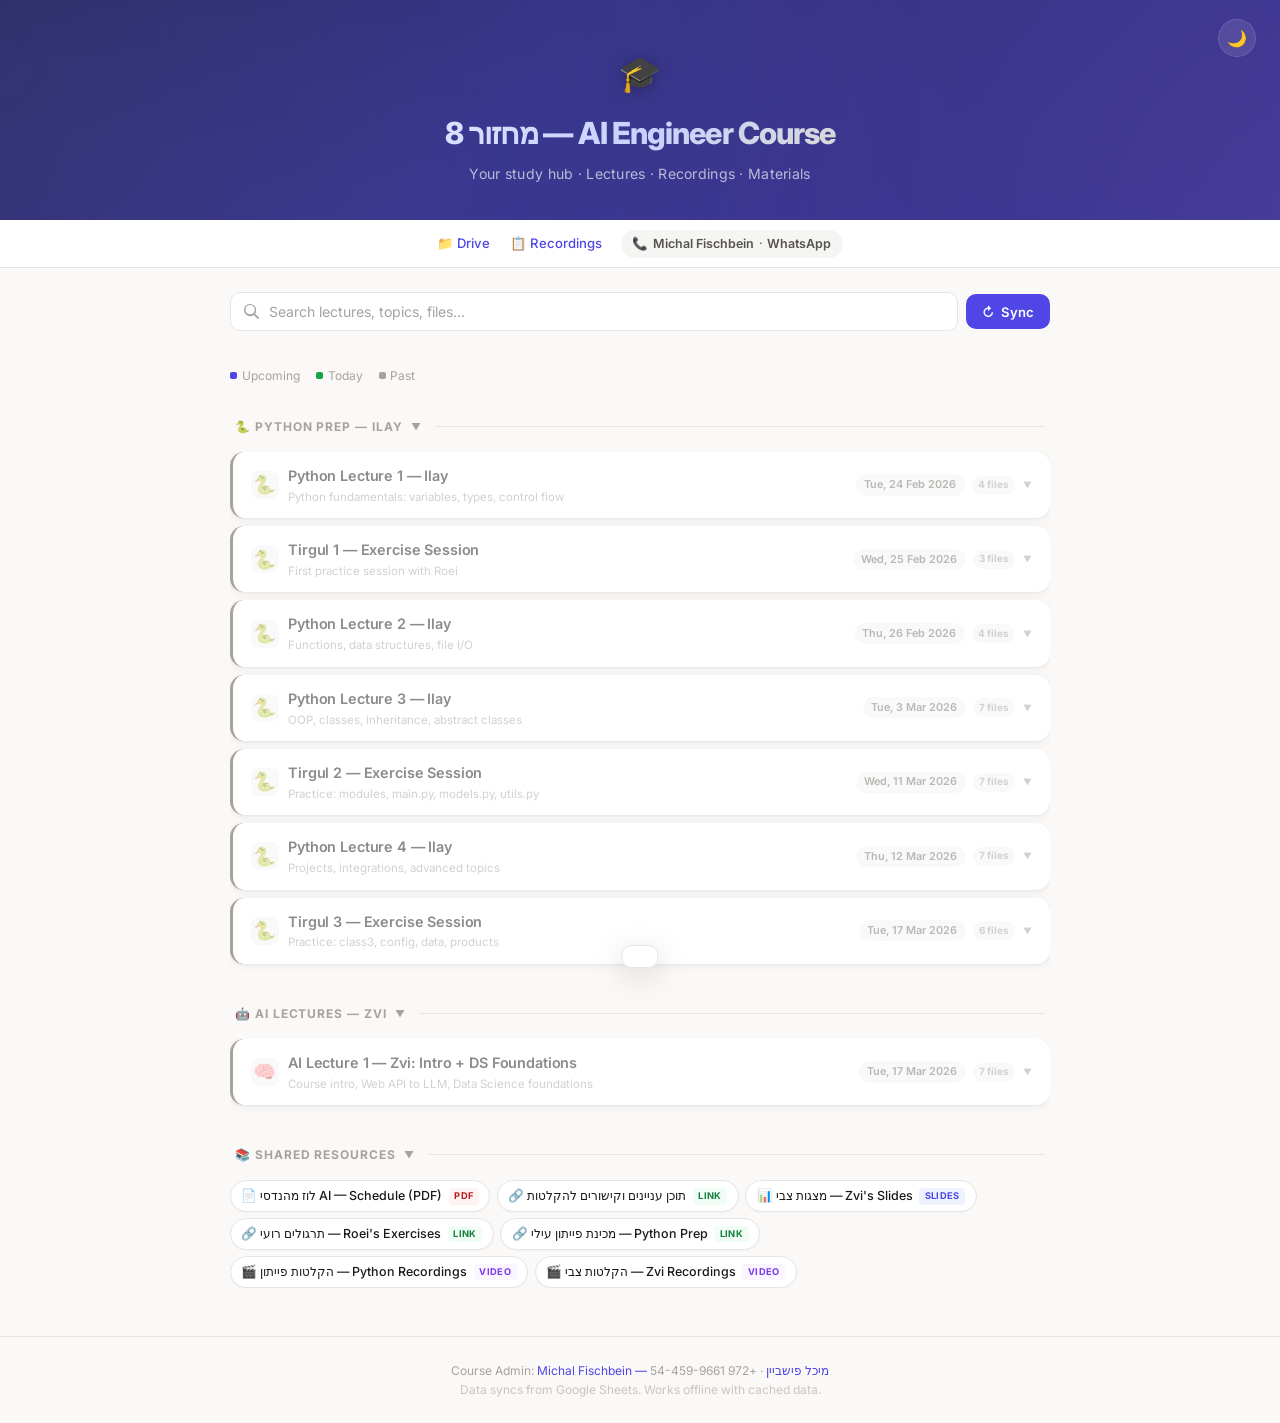
==== index.html @ d9a5aae5 "Add files via upload" ====
<!DOCTYPE html>
<html lang="en" data-theme="light">
<head>
    <meta charset="UTF-8">
    <meta name="viewport" content="width=device-width, initial-scale=1.0">
    <title>מחזור 8 — AI Engineer Course</title>
    <meta name="description" content="AI Engineer Course Cohort 8 — Lectures, recordings, materials and resources hub.">
    <link rel="preconnect" href="https://fonts.googleapis.com">
    <link href="https://fonts.googleapis.com/css2?family=Inter:wght@400;500;600;700;800&display=swap" rel="stylesheet">
    <link rel="stylesheet" href="css/style.css">
</head>
<body>
    <div class="header">
        <div class="header-content">
            <span class="header-emoji">🎓</span>
            <h1>מחזור 8 — AI Engineer Course</h1>
            <p>Your study hub · Lectures · Recordings · Materials</p>
        </div>
        <div class="header-actions">
            <button class="header-btn" id="themeToggle" aria-label="Toggle dark mode" title="Toggle dark mode">🌙</button>
        </div>
    </div>

    <div class="top-bar">
        <a href="https://drive.google.com/drive/folders/1WOFft9mQ5VSZZkFNjUF76AowPQXih8Uy" target="_blank" rel="noopener">📁 Drive</a>
        <a href="https://docs.google.com/spreadsheets/d/1cxswTYY8qLKQ7Lq0JQZ4Bcjc9kp02m3vMOjMJY37wys/edit?gid=0#gid=0" target="_blank" rel="noopener">📋 Recordings</a>
        <span class="contact-pill">
            📞 <a href="tel:+972544599661">Michal Fischbein</a> · <a href="https://wa.me/972544599661" target="_blank" rel="noopener">WhatsApp</a>
        </span>
    </div>

    <div class="container">
        <div class="toolbar">
            <input type="text" class="search-bar" placeholder="Search lectures, topics, files..." id="searchInput" aria-label="Search">
            <button class="refresh-btn" id="refreshBtn" aria-label="Fetch new content from Drive and spreadsheet">
                <span class="refresh-icon">&#x21bb;</span> Sync
            </button>
        </div>
        <div id="syncStatus" style="font-size:0.78rem;color:var(--text-muted);text-align:center;margin-bottom:0.5rem;min-height:1.2em;"></div>

        <div class="status-bar">
            <div class="status-legend">
                <div class="legend-item"><div class="legend-dot upcoming"></div> Upcoming</div>
                <div class="legend-item"><div class="legend-dot today"></div> Today</div>
                <div class="legend-item"><div class="legend-dot past"></div> Past</div>
            </div>
            <div class="last-updated" id="lastUpdated"></div>
        </div>

        <div id="lectureList"><div class="loading"><span class="spinner">&#x21bb;</span> Loading...</div></div>
    </div>

    <div class="footer">
        Course Admin: <a href="tel:+972544599661">Michal Fischbein — מיכל פישביין</a> · +972 54-459-9661<br>
        <span style="opacity:0.6">Data syncs from Google Sheets. Works offline with cached data.</span>
    </div>

    <div class="toast" id="toast"></div>

    <script src="js/data.js"></script>
    <script src="js/app.js"></script>
</body>
</html>
---- css/style.css ----
/* =====================================================================
   AI Engineer Course — מחזור 8
   Theme: "Study Hall" — warm, focused, learner-friendly
   ===================================================================== */

:root {
    --bg: #faf9f7;
    --bg-card: #ffffff;
    --bg-header: linear-gradient(135deg, #1e1b4b 0%, #312e81 40%, #3730a3 100%);
    --bg-bar: #ffffff;
    --text: #1c1917;
    --text-secondary: #57534e;
    --text-muted: #a8a29e;
    --border: #e7e5e4;
    --accent: #4f46e5;
    --accent-hover: #4338ca;
    --accent-bg: #eef2ff;
    --accent-text: #4f46e5;
    --green: #16a34a;
    --green-bg: #f0fdf4;
    --green-text: #166534;
    --amber: #d97706;
    --amber-bg: #fffbeb;
    --amber-text: #92400e;
    --gray: #a8a29e;
    --gray-bg: #f5f5f4;
    --gray-text: #78716c;
    --orange: #ea580c;
    --red: #dc2626;
    --shadow: 0 1px 2px rgba(28,25,23,0.04), 0 2px 8px rgba(28,25,23,0.06);
    --shadow-hover: 0 4px 12px rgba(28,25,23,0.08), 0 8px 24px rgba(28,25,23,0.06);
    --radius: 14px;
    --radius-sm: 10px;
    --transition: 0.25s cubic-bezier(0.4, 0, 0.2, 1);
}

[data-theme="dark"] {
    --bg: #0c0a09;
    --bg-card: #1c1917;
    --bg-header: linear-gradient(135deg, #0c0a20 0%, #1e1b4b 40%, #1e1b4b 100%);
    --bg-bar: #1c1917;
    --text: #fafaf9;
    --text-secondary: #a8a29e;
    --text-muted: #57534e;
    --border: #292524;
    --accent: #818cf8;
    --accent-hover: #6366f1;
    --accent-bg: #1e1b4b;
    --accent-text: #a5b4fc;
    --green-bg: #052e16;
    --green-text: #4ade80;
    --amber-bg: #451a03;
    --amber-text: #fbbf24;
    --gray-bg: #292524;
    --gray-text: #78716c;
    --shadow: 0 1px 2px rgba(0,0,0,0.4), 0 2px 8px rgba(0,0,0,0.3);
    --shadow-hover: 0 4px 12px rgba(0,0,0,0.5), 0 8px 24px rgba(0,0,0,0.3);
}

* { margin: 0; padding: 0; box-sizing: border-box; }

body {
    font-family: 'Inter', -apple-system, BlinkMacSystemFont, sans-serif;
    background: var(--bg);
    color: var(--text);
    line-height: 1.6;
    transition: background var(--transition), color var(--transition);
    min-height: 100vh;
}

/* ---- Header ---- */
.header {
    background: var(--bg-header);
    color: white;
    padding: 2.8rem 2rem 2.2rem;
    text-align: center;
    position: relative;
    overflow: hidden;
}
.header::before {
    content: '';
    position: absolute;
    top: -50%; left: -50%;
    width: 200%; height: 200%;
    background:
        radial-gradient(circle at 25% 40%, rgba(129,140,248,0.2) 0%, transparent 50%),
        radial-gradient(circle at 75% 70%, rgba(251,191,36,0.08) 0%, transparent 40%);
    animation: headerGlow 10s ease-in-out infinite alternate;
}
@keyframes headerGlow {
    0%   { transform: translate(0, 0) scale(1); }
    100% { transform: translate(-2%, 2%) scale(1.02); }
}
.header-content { position: relative; z-index: 1; }
.header-emoji {
    font-size: 2.2rem;
    margin-bottom: 0.5rem;
    display: block;
    filter: drop-shadow(0 2px 8px rgba(0,0,0,0.3));
}
.header h1 {
    font-size: 1.9rem;
    font-weight: 800;
    margin-bottom: 0.3rem;
    letter-spacing: -0.03em;
    background: linear-gradient(135deg, #fff 0%, #c7d2fe 50%, #fde68a 100%);
    -webkit-background-clip: text;
    -webkit-text-fill-color: transparent;
    background-clip: text;
}
.header p {
    opacity: 0.65;
    font-size: 0.88rem;
    font-weight: 400;
    letter-spacing: 0.02em;
}
.header-actions {
    position: absolute;
    top: 1.2rem; right: 1.5rem;
    display: flex; gap: 0.5rem;
    z-index: 2;
}
.header-btn {
    background: rgba(255,255,255,0.1);
    border: 1px solid rgba(255,255,255,0.12);
    color: white;
    width: 38px; height: 38px;
    border-radius: 50%;
    cursor: pointer;
    font-size: 1rem;
    display: flex; align-items: center; justify-content: center;
    transition: all var(--transition);
    backdrop-filter: blur(12px);
}
.header-btn:hover { background: rgba(255,255,255,0.2); transform: scale(1.1); }

/* ---- Top bar ---- */
.top-bar {
    display: flex;
    justify-content: center; align-items: center;
    gap: 1.2rem;
    padding: 0.6rem 1rem;
    background: var(--bg-bar);
    border-bottom: 1px solid var(--border);
    flex-wrap: wrap;
    transition: background var(--transition);
    font-size: 0.82rem;
}
.top-bar a {
    color: var(--accent);
    text-decoration: none;
    font-weight: 500;
    display: inline-flex; align-items: center; gap: 0.3rem;
    transition: opacity 0.2s;
}
.top-bar a:hover { opacity: 0.7; }
.contact-pill {
    background: var(--gray-bg);
    padding: 0.25rem 0.7rem;
    border-radius: 20px;
    color: var(--text-secondary);
    display: inline-flex; align-items: center; gap: 0.3rem;
    font-size: 0.78rem;
}
.contact-pill a { color: var(--text-secondary); font-weight: 600; text-decoration: none; }
.contact-pill a:hover { color: var(--accent); }

/* ---- Container ---- */
.container { max-width: 860px; margin: 1.5rem auto 3rem; padding: 0 1.25rem; }

/* ---- Toolbar ---- */
.toolbar { display: flex; gap: 0.5rem; align-items: center; margin-bottom: 0.75rem; }
.search-bar {
    flex: 1;
    padding: 0.6rem 1rem 0.6rem 2.4rem;
    border: 1.5px solid var(--border);
    border-radius: var(--radius-sm);
    font-size: 0.88rem;
    font-family: inherit;
    outline: none;
    background: var(--bg-card) url("data:image/svg+xml,%3Csvg xmlns='http://www.w3.org/2000/svg' width='15' height='15' fill='%23a8a29e' viewBox='0 0 16 16'%3E%3Cpath d='M11.742 10.344a6.5 6.5 0 1 0-1.397 1.398h-.001l3.85 3.85a1 1 0 0 0 1.415-1.414l-3.85-3.85zm-5.242.656a5 5 0 1 1 0-10 5 5 0 0 1 0 10z'/%3E%3C/svg%3E") no-repeat 0.8rem center;
    color: var(--text);
    transition: border-color var(--transition), box-shadow var(--transition);
}
.search-bar::placeholder { color: var(--text-muted); }
.search-bar:focus { border-color: var(--accent); box-shadow: 0 0 0 3px rgba(79,70,229,0.1); }

.refresh-btn {
    padding: 0.6rem 1rem;
    background: var(--accent);
    color: white;
    border: none;
    border-radius: var(--radius-sm);
    font-size: 0.82rem;
    font-family: inherit;
    font-weight: 600;
    cursor: pointer;
    display: flex; align-items: center; gap: 0.35rem;
    white-space: nowrap;
    transition: all var(--transition);
}
.refresh-btn:hover { background: var(--accent-hover); transform: translateY(-1px); }
.refresh-btn:active { transform: scale(0.97); }
.refresh-btn.spinning .refresh-icon { animation: spin 0.6s linear infinite; }
.refresh-btn.success { background: var(--green); }
.refresh-btn.error { background: var(--red); }
@keyframes spin { to { transform: rotate(360deg); } }

/* ---- Status bar ---- */
.status-bar {
    display: flex;
    justify-content: space-between; align-items: center;
    margin-bottom: 1rem;
    flex-wrap: wrap; gap: 0.5rem;
}
.status-legend { display: flex; gap: 1rem; font-size: 0.75rem; color: var(--text-muted); }
.legend-item { display: flex; align-items: center; gap: 0.3rem; }
.legend-dot { width: 7px; height: 7px; border-radius: 2px; }
.legend-dot.upcoming { background: var(--accent); }
.legend-dot.today { background: var(--green); }
.legend-dot.past { background: var(--gray); }
.last-updated { font-size: 0.72rem; color: var(--text-muted); font-style: italic; }

/* ---- Section headers (collapsible) ---- */
.section-header {
    font-weight: 700;
    font-size: 0.75rem;
    color: var(--text-muted);
    text-transform: uppercase;
    letter-spacing: 0.08em;
    margin: 1.6rem 0 0;
    padding: 0.4rem 0.3rem;
    display: flex; align-items: center; gap: 0.5rem;
    cursor: pointer;
    user-select: none;
    border-radius: var(--radius-sm);
    transition: background var(--transition);
}
.section-header:hover { background: var(--gray-bg); }
.section-header::after {
    content: '';
    flex: 1;
    height: 1px;
    background: var(--border);
}
.section-chevron {
    display: inline-block;
    font-size: 0.6rem;
    transition: transform 0.25s ease;
    margin-left: auto;
    padding-right: 0.3rem;
}
.section-header.collapsed .section-chevron { transform: rotate(-90deg); }
.section-body {
    overflow: hidden;
    transition: max-height 0.4s cubic-bezier(0.4, 0, 0.2, 1), opacity 0.3s ease;
    max-height: 8000px;
    opacity: 1;
    margin-top: 0.6rem;
}
.section-body.collapsed { max-height: 0; opacity: 0; margin-top: 0; }

/* ---- Cards (collapsible) ---- */
.lecture-card {
    background: var(--bg-card);
    border-radius: var(--radius);
    margin-bottom: 0.5rem;
    box-shadow: var(--shadow);
    border-left: 3px solid var(--accent);
    transition: all var(--transition);
    animation: cardIn 0.35s ease-out both;
    overflow: hidden;
}
@keyframes cardIn {
    from { opacity: 0; transform: translateY(8px); }
    to   { opacity: 1; transform: translateY(0); }
}
.lecture-card:hover { box-shadow: var(--shadow-hover); }
.lecture-card.past { border-left-color: var(--gray); }
.lecture-card.past .card-toggle { opacity: 0.5; }
.lecture-card.past:hover .card-toggle { opacity: 0.75; }
.lecture-card.today { border-left-color: var(--green); }
.lecture-card.today .card-toggle { background: var(--green-bg); }
.lecture-card.new-entry { border-left-color: var(--orange); }

/* Card toggle row — always visible */
.card-toggle {
    display: flex;
    align-items: center;
    gap: 0.6rem;
    padding: 0.75rem 1.1rem;
    cursor: pointer;
    user-select: none;
    transition: background var(--transition);
}
.card-toggle:hover { background: var(--gray-bg); }
.card-toggle-icon {
    font-size: 1.15rem;
    flex-shrink: 0;
    width: 28px; height: 28px;
    display: flex; align-items: center; justify-content: center;
    background: var(--accent-bg);
    border-radius: 8px;
}
.lecture-card.past .card-toggle-icon { background: var(--gray-bg); }
.lecture-card.today .card-toggle-icon { background: var(--green-bg); }
.card-toggle-info { flex: 1; min-width: 0; }
.card-toggle-title {
    font-size: 0.9rem;
    font-weight: 600;
    letter-spacing: -0.01em;
    white-space: nowrap;
    overflow: hidden;
    text-overflow: ellipsis;
}
.card-toggle-sub {
    font-size: 0.72rem;
    color: var(--text-muted);
    margin-top: 0.05rem;
}
.card-toggle-right {
    display: flex; align-items: center; gap: 0.4rem;
    flex-shrink: 0;
}
.lecture-date {
    font-size: 0.68rem;
    font-weight: 600;
    background: var(--accent-bg);
    color: var(--accent-text);
    padding: 0.12rem 0.55rem;
    border-radius: 20px;
    white-space: nowrap;
}
.lecture-card.past .lecture-date { background: var(--gray-bg); color: var(--gray-text); }
.lecture-card.today .lecture-date { background: var(--green-bg); color: var(--green-text); }
.file-count {
    font-size: 0.62rem;
    font-weight: 700;
    background: var(--gray-bg);
    color: var(--text-muted);
    padding: 0.1rem 0.4rem;
    border-radius: 10px;
    white-space: nowrap;
}
.card-chevron {
    font-size: 0.55rem;
    color: var(--text-muted);
    transition: transform 0.25s ease;
    margin-left: 0.1rem;
}
.lecture-card.card-open .card-chevron { transform: rotate(180deg); }

/* Card body — hidden by default */
.card-body {
    max-height: 0;
    opacity: 0;
    overflow: hidden;
    transition: max-height 0.35s cubic-bezier(0.4, 0, 0.2, 1), opacity 0.25s ease, padding 0.25s ease;
    padding: 0 1.1rem;
}
.lecture-card.card-open .card-body {
    max-height: 600px;
    opacity: 1;
    padding: 0 1.1rem 1rem;
}
.lecture-description {
    font-size: 0.82rem;
    color: var(--text-secondary);
    margin-bottom: 0.5rem;
    padding-top: 0.15rem;
    border-top: 1px solid var(--border);
}

/* ---- Files list ---- */
.files-list { list-style: none; }
.files-list li {
    padding: 0.25rem 0;
    display: flex; align-items: center; gap: 0.3rem;
}
.files-list li + li { border-top: 1px solid var(--border); }
.files-list a {
    color: var(--accent);
    text-decoration: none;
    font-size: 0.82rem;
    font-weight: 500;
    display: inline-flex; align-items: center; gap: 0.3rem;
    transition: color 0.2s;
}
.files-list a:hover { color: var(--accent-hover); }

/* ---- Badges ---- */
.badge {
    display: inline-block;
    font-size: 0.58rem;
    padding: 0.06rem 0.35rem;
    border-radius: 4px;
    font-weight: 700;
    text-transform: uppercase;
    letter-spacing: 0.04em;
}
.badge-pdf       { background: #fef2f2; color: #b91c1c; }
.badge-notebook  { background: var(--amber-bg); color: var(--amber-text); }
.badge-slides    { background: var(--accent-bg); color: var(--accent-text); }
.badge-link      { background: #f0fdf4; color: #15803d; }
.badge-video     { background: #faf5ff; color: #7c3aed; }
.badge-placeholder { background: var(--gray-bg); color: var(--text-muted); }
.badge-new       { background: #fff7ed; color: #c2410c; animation: pulse 2s infinite; }
@keyframes pulse { 0%,100% { opacity: 1; } 50% { opacity: 0.5; } }

[data-theme="dark"] .badge-pdf      { background: #450a0a; color: #fca5a5; }
[data-theme="dark"] .badge-notebook { background: #451a03; color: #fcd34d; }
[data-theme="dark"] .badge-slides   { background: #1e1b4b; color: #a5b4fc; }
[data-theme="dark"] .badge-link     { background: #052e16; color: #86efac; }
[data-theme="dark"] .badge-video    { background: #2e1065; color: #c4b5fd; }
[data-theme="dark"] .badge-new      { background: #431407; color: #fdba74; }

.placeholder-link { color: var(--text-muted) !important; cursor: default; font-style: italic; }
.placeholder-link:hover { opacity: 1 !important; }

/* ---- Shared chips ---- */
.shared-grid { display: flex; flex-wrap: wrap; gap: 0.4rem; }
.shared-chip {
    display: inline-flex; align-items: center; gap: 0.3rem;
    padding: 0.3rem 0.65rem;
    background: var(--bg-card);
    border: 1px solid var(--border);
    border-radius: 20px;
    font-size: 0.78rem;
    font-weight: 500;
    text-decoration: none;
    color: var(--text);
    transition: all var(--transition);
    box-shadow: 0 1px 2px rgba(0,0,0,0.03);
}
.shared-chip:hover {
    border-color: var(--accent);
    color: var(--accent);
    transform: translateY(-1px);
    box-shadow: var(--shadow);
}
.shared-chip .badge { margin-left: 0.1rem; }

/* ---- Misc ---- */
.no-results { text-align: center; padding: 3rem; color: var(--text-muted); font-size: 0.9rem; }
.loading { text-align: center; padding: 2rem; color: var(--text-muted); }
.loading .spinner { display: inline-block; animation: spin 1s linear infinite; font-size: 1.5rem; }

/* ---- Toast ---- */
.toast {
    position: fixed;
    bottom: 2rem; left: 50%;
    transform: translateX(-50%) translateY(100px);
    background: var(--bg-card);
    color: var(--text);
    padding: 0.65rem 1.1rem;
    border-radius: var(--radius-sm);
    box-shadow: 0 8px 32px rgba(0,0,0,0.15);
    font-size: 0.82rem;
    font-weight: 500;
    z-index: 100;
    transition: transform 0.4s cubic-bezier(0.4, 0, 0.2, 1);
    border: 1px solid var(--border);
}
.toast.show { transform: translateX(-50%) translateY(0); }

/* ---- Footer ---- */
.footer {
    text-align: center;
    padding: 1.5rem;
    font-size: 0.75rem;
    color: var(--text-muted);
    border-top: 1px solid var(--border);
}
.footer a { color: var(--accent); text-decoration: none; }
.footer a:hover { opacity: 0.7; }
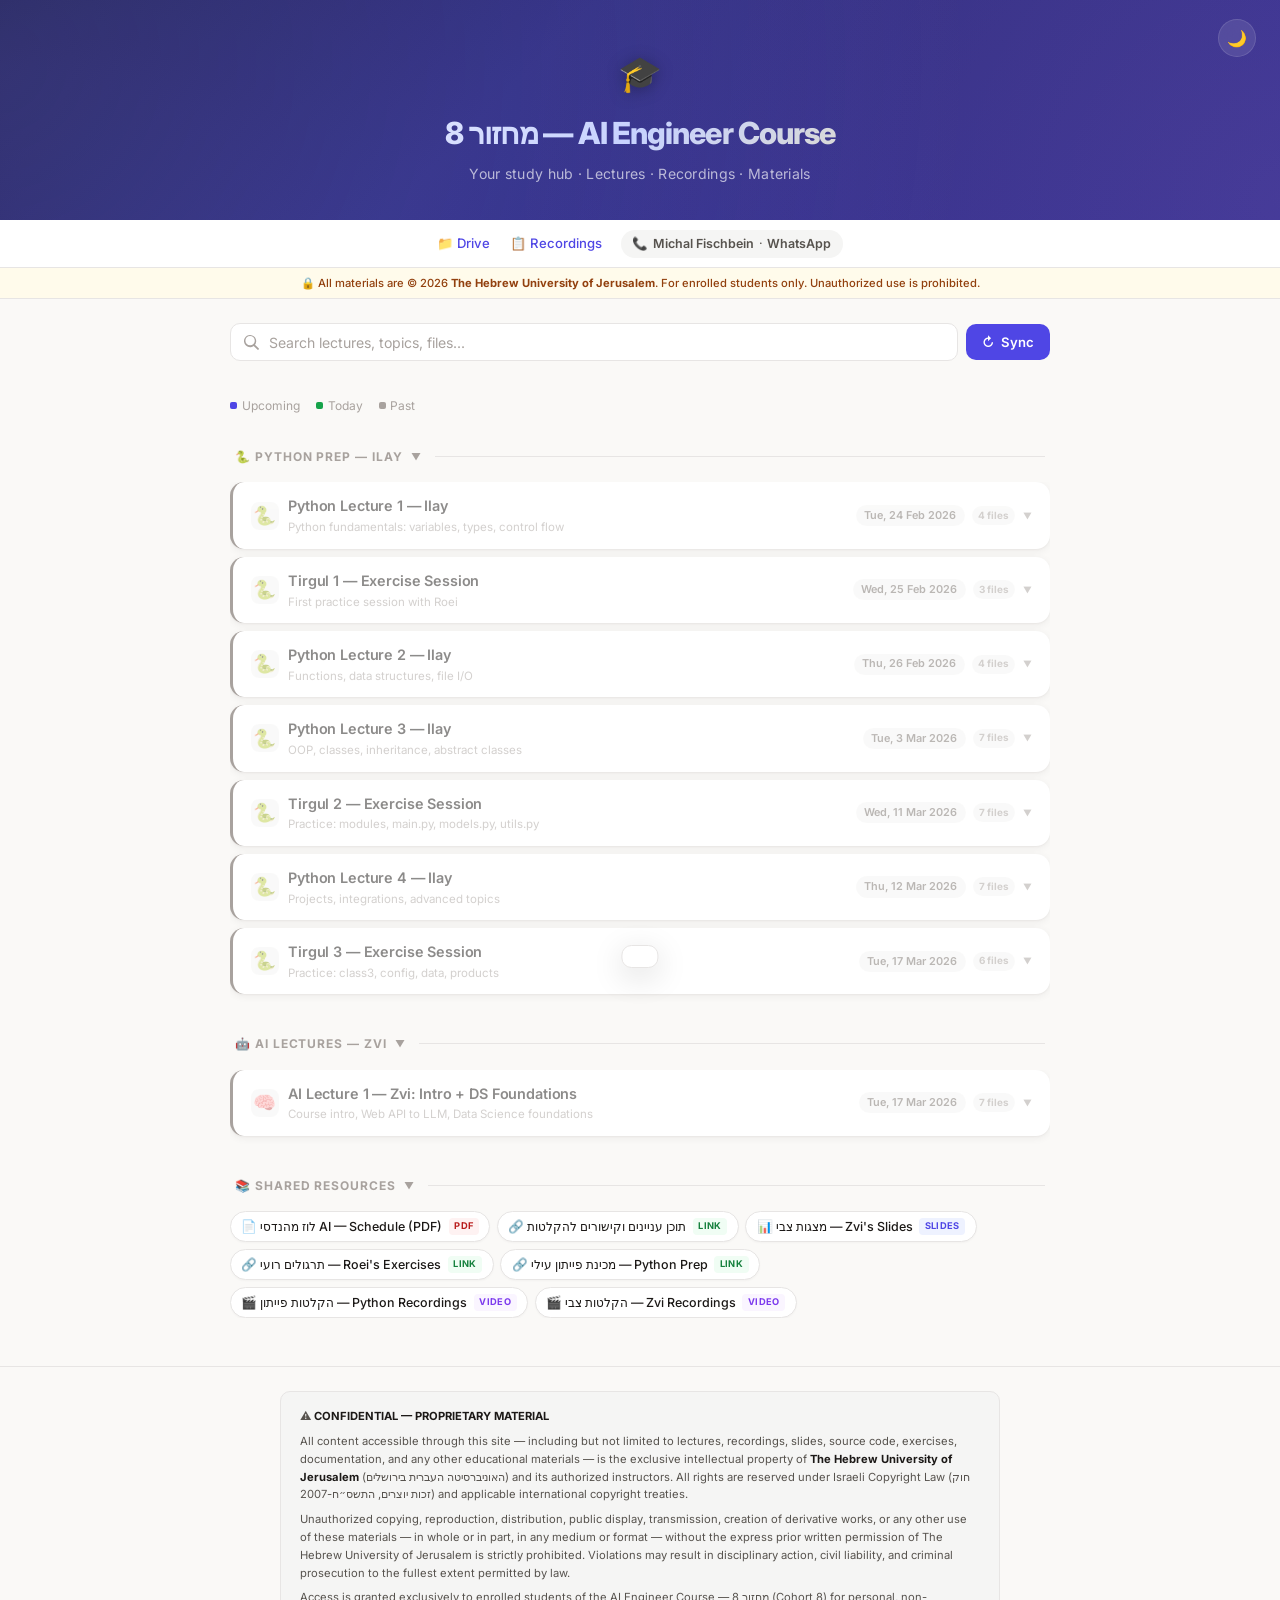
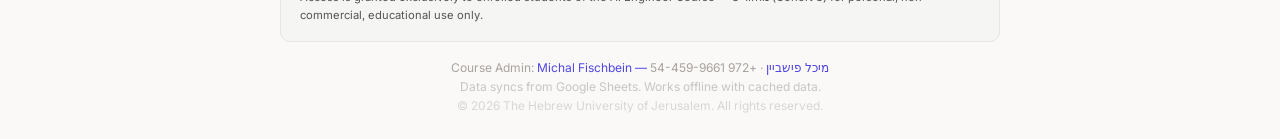
==== commit 5eeb41a4: "new copyrights" ====
--- a/index.html
+++ b/index.html
@@ -1,3 +1,15 @@
+<!--
+  =========================================================================
+  CONFIDENTIAL — PROPRIETARY MATERIAL
+  © 2026 The Hebrew University of Jerusalem (האוניברסיטה העברית בירושלים)
+  All rights reserved.
+
+  This source code and all associated content are protected under Israeli
+  Copyright Law (חוק זכות יוצרים, התשס״ח-2007) and international treaties.
+  Unauthorized reproduction, distribution, or use is strictly prohibited
+  and may result in civil liability and criminal prosecution.
+  =========================================================================
+-->
 <!DOCTYPE html>
 <html lang="en" data-theme="light">
 <head>
@@ -5,6 +17,9 @@
     <meta name="viewport" content="width=device-width, initial-scale=1.0">
     <title>מחזור 8 — AI Engineer Course</title>
     <meta name="description" content="AI Engineer Course Cohort 8 — Lectures, recordings, materials and resources hub.">
+    <meta name="author" content="The Hebrew University of Jerusalem">
+    <meta name="copyright" content="© 2026 The Hebrew University of Jerusalem. All rights reserved.">
+    <meta name="robots" content="noindex, nofollow">
     <link rel="preconnect" href="https://fonts.googleapis.com">
     <link href="https://fonts.googleapis.com/css2?family=Inter:wght@400;500;600;700;800&display=swap" rel="stylesheet">
     <link rel="stylesheet" href="css/style.css">
@@ -29,6 +44,10 @@
         </span>
     </div>
 
+    <div class="legal-banner">
+        🔒 All materials are © 2026 <strong>The Hebrew University of Jerusalem</strong>. For enrolled students only. Unauthorized use is prohibited.
+    </div>
+
     <div class="container">
         <div class="toolbar">
             <input type="text" class="search-bar" placeholder="Search lectures, topics, files..." id="searchInput" aria-label="Search">
@@ -51,8 +70,33 @@
     </div>
 
     <div class="footer">
-        Course Admin: <a href="tel:+972544599661">Michal Fischbein — מיכל פישביין</a> · +972 54-459-9661<br>
-        <span style="opacity:0.6">Data syncs from Google Sheets. Works offline with cached data.</span>
+        <div class="copyright-notice">
+            <p>⚠️ <strong>CONFIDENTIAL — PROPRIETARY MATERIAL</strong></p>
+            <p>
+                All content accessible through this site — including but not limited to lectures, recordings, slides,
+                source code, exercises, documentation, and any other educational materials — is the exclusive
+                intellectual property of <strong>The Hebrew University of Jerusalem</strong>
+                (האוניברסיטה העברית בירושלים) and its authorized instructors.
+                All rights are reserved under Israeli Copyright Law (חוק זכות יוצרים, התשס״ח-2007)
+                and applicable international copyright treaties.
+            </p>
+            <p>
+                Unauthorized copying, reproduction, distribution, public display, transmission, creation of
+                derivative works, or any other use of these materials — in whole or in part, in any medium or
+                format — without the express prior written permission of The Hebrew University of Jerusalem
+                is strictly prohibited. Violations may result in disciplinary action, civil liability, and
+                criminal prosecution to the fullest extent permitted by law.
+            </p>
+            <p>
+                Access is granted exclusively to enrolled students of the AI Engineer Course — מחזור 8 (Cohort 8)
+                for personal, non-commercial, educational use only.
+            </p>
+        </div>
+        <div class="footer-meta">
+            Course Admin: <a href="tel:+972544599661">Michal Fischbein — מיכל פישביין</a> · +972 54-459-9661<br>
+            <span style="opacity:0.6">Data syncs from Google Sheets. Works offline with cached data.</span><br>
+            <span style="opacity:0.4">© 2026 The Hebrew University of Jerusalem. All rights reserved.</span>
+        </div>
     </div>
 
     <div class="toast" id="toast"></div>
--- a/css/style.css
+++ b/css/style.css
@@ -1,6 +1,11 @@
 /* =====================================================================
    AI Engineer Course — מחזור 8
    Theme: "Study Hall" — warm, focused, learner-friendly
+
+   © 2026 The Hebrew University of Jerusalem
+   (האוניברסיטה העברית בירושלים). All rights reserved.
+   Protected under Israeli Copyright Law and international treaties.
+   Unauthorized use, reproduction, or distribution is prohibited.
    ===================================================================== */
 
 :root {
@@ -473,3 +478,40 @@
 }
 .footer a { color: var(--accent); text-decoration: none; }
 .footer a:hover { opacity: 0.7; }
+
+/* ---- Legal banner ---- */
+.legal-banner {
+    background: var(--amber-bg);
+    color: var(--amber-text);
+    text-align: center;
+    padding: 0.4rem 1rem;
+    font-size: 0.7rem;
+    font-weight: 500;
+    border-bottom: 1px solid var(--border);
+    line-height: 1.5;
+}
+[data-theme="dark"] .legal-banner {
+    background: #1c1306;
+    color: #fbbf24;
+}
+
+/* ---- Copyright footer notice ---- */
+.copyright-notice {
+    background: var(--gray-bg);
+    border: 1px solid var(--border);
+    border-radius: var(--radius-sm);
+    padding: 1rem 1.2rem;
+    margin: 0 auto 1rem;
+    max-width: 720px;
+    font-size: 0.7rem;
+    line-height: 1.6;
+    color: var(--text-secondary);
+    text-align: left;
+}
+.copyright-notice p { margin-bottom: 0.4rem; }
+.copyright-notice p:last-child { margin-bottom: 0; }
+.copyright-notice strong { color: var(--text); }
+.footer-meta {
+    font-size: 0.75rem;
+    color: var(--text-muted);
+}
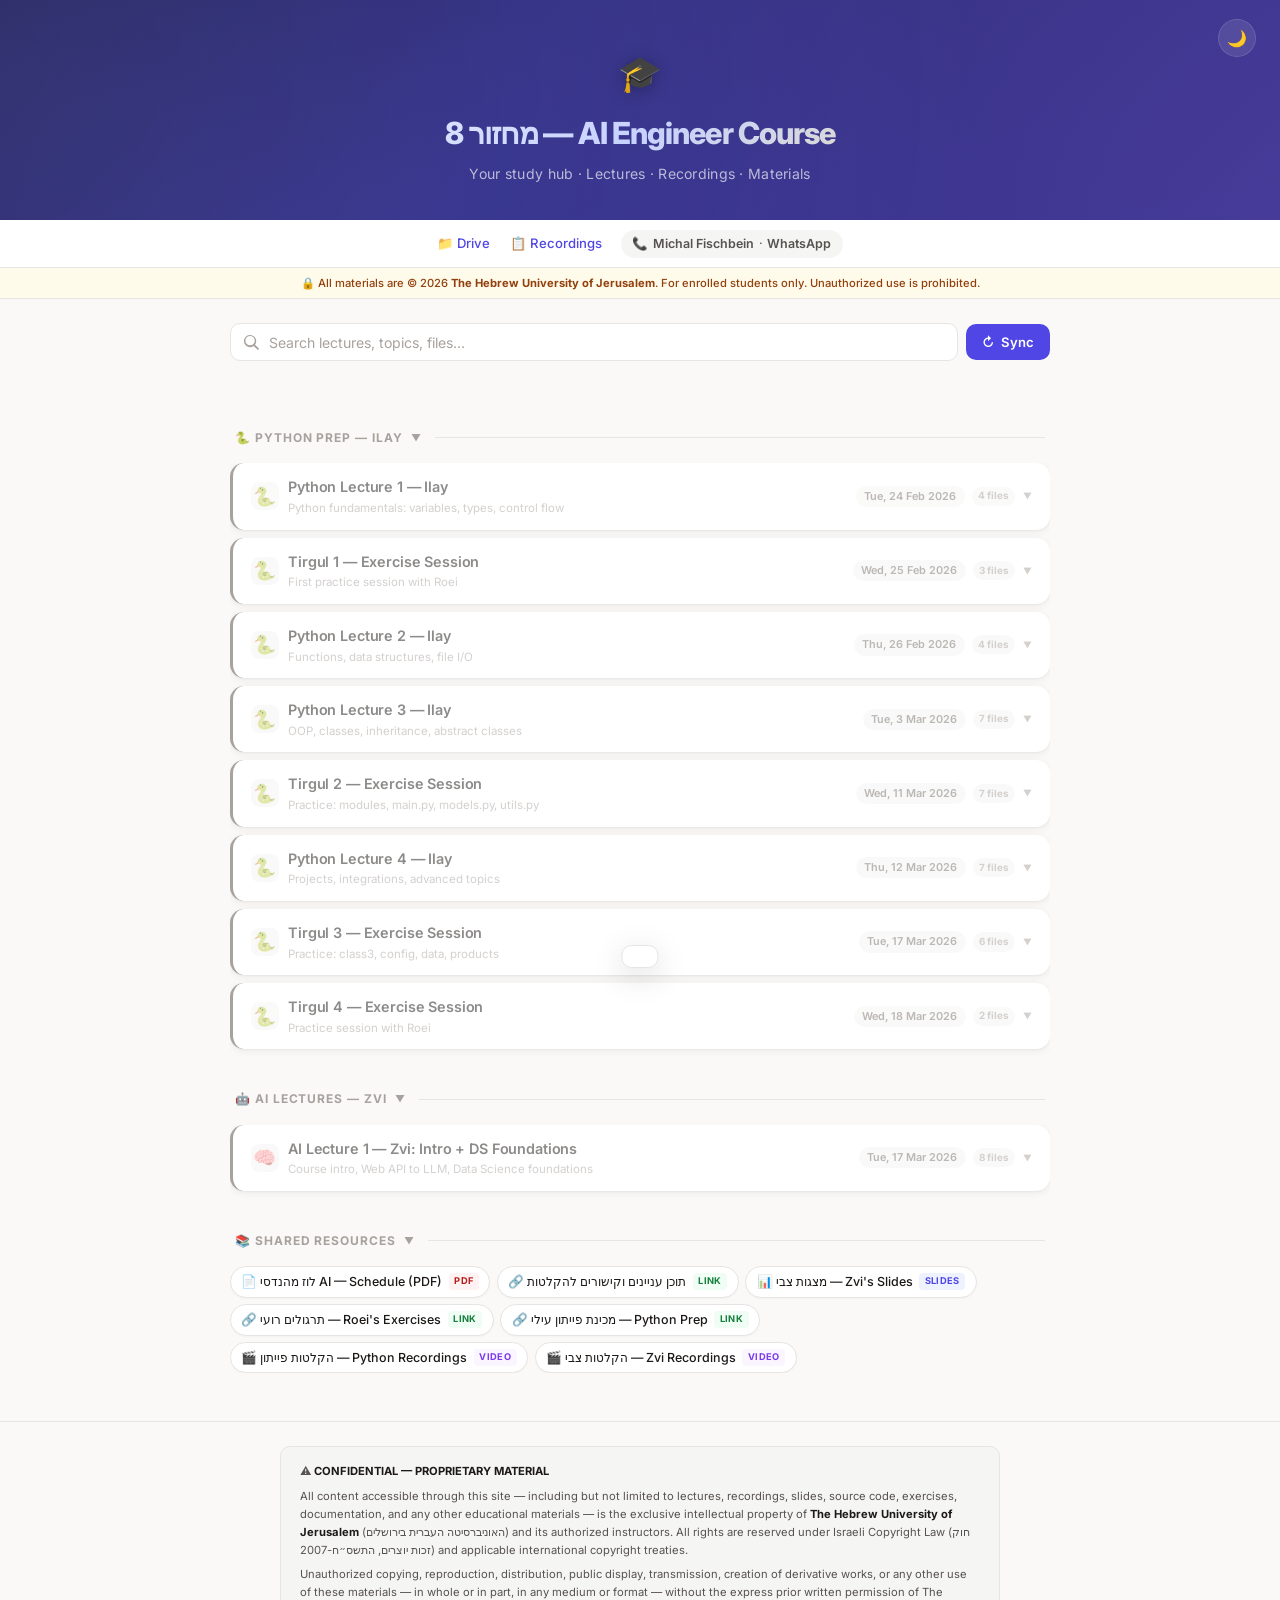
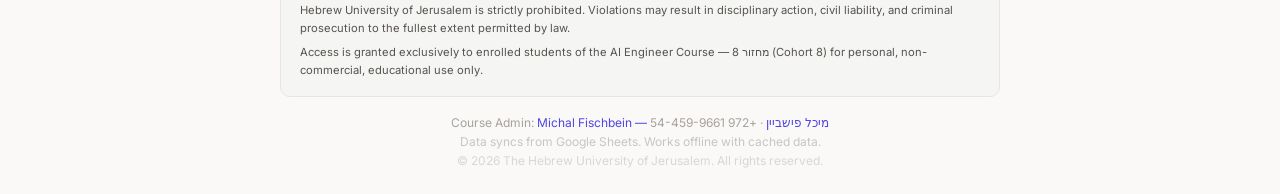
==== commit dcdf0906: "match logic and sync better match logic, sync fixed, public api login to drive" ====
--- a/index.html
+++ b/index.html
@@ -58,11 +58,6 @@
         <div id="syncStatus" style="font-size:0.78rem;color:var(--text-muted);text-align:center;margin-bottom:0.5rem;min-height:1.2em;"></div>
 
         <div class="status-bar">
-            <div class="status-legend">
-                <div class="legend-item"><div class="legend-dot upcoming"></div> Upcoming</div>
-                <div class="legend-item"><div class="legend-dot today"></div> Today</div>
-                <div class="legend-item"><div class="legend-dot past"></div> Past</div>
-            </div>
             <div class="last-updated" id="lastUpdated"></div>
         </div>
 
@@ -101,6 +96,34 @@
 
     <div class="toast" id="toast"></div>
 
+    <!-- Disclaimer modal — intercepts all outbound link clicks -->
+    <div class="modal-overlay" id="disclaimerModal">
+        <div class="modal">
+            <div class="modal-icon">⚖️</div>
+            <h2 class="modal-title">Terms of Use — Disclaimer</h2>
+            <div class="modal-body">
+                <p>
+                    All content you are about to access — including lectures, recordings, slides,
+                    source code, exercises, and documentation — is the exclusive intellectual property of
+                    <strong>The Hebrew University of Jerusalem</strong> (האוניברסיטה העברית בירושלים).
+                </p>
+                <p>
+                    By proceeding, you confirm and agree that:
+                </p>
+                <ul>
+                    <li>You are an enrolled student of the AI Engineer Course — מחזור 8 (Cohort 8).</li>
+                    <li>You will use these materials solely for personal, non-commercial, educational purposes.</li>
+                    <li>You will not copy, redistribute, reproduce, publicly display, transmit, or create derivative works from these materials — in whole or in part — without express prior written permission.</li>
+                    <li>You understand that violations may result in disciplinary action, civil liability, and criminal prosecution under Israeli Copyright Law (חוק זכות יוצרים, התשס״ח-2007) and applicable international treaties.</li>
+                </ul>
+            </div>
+            <div class="modal-actions">
+                <button class="modal-btn modal-btn-cancel" id="disclaimerDecline">Decline</button>
+                <button class="modal-btn modal-btn-accept" id="disclaimerAccept">I Accept the Terms</button>
+            </div>
+        </div>
+    </div>
+
     <script src="js/data.js"></script>
     <script src="js/app.js"></script>
 </body>
--- a/css/style.css
+++ b/css/style.css
@@ -515,3 +515,83 @@
     font-size: 0.75rem;
     color: var(--text-muted);
 }
+
+/* ---- Disclaimer modal ---- */
+.modal-overlay {
+    display: none;
+    position: fixed;
+    inset: 0;
+    background: rgba(0,0,0,0.55);
+    backdrop-filter: blur(4px);
+    z-index: 200;
+    align-items: center;
+    justify-content: center;
+    padding: 1.5rem;
+}
+.modal-overlay.visible { display: flex; }
+.modal {
+    background: var(--bg-card);
+    border-radius: var(--radius);
+    max-width: 520px;
+    width: 100%;
+    padding: 1.8rem 2rem;
+    box-shadow: 0 16px 48px rgba(0,0,0,0.25);
+    border: 1px solid var(--border);
+    animation: modalIn 0.3s ease-out;
+    max-height: 90vh;
+    overflow-y: auto;
+}
+@keyframes modalIn {
+    from { opacity: 0; transform: translateY(16px) scale(0.97); }
+    to   { opacity: 1; transform: translateY(0) scale(1); }
+}
+
+.modal-icon { font-size: 2rem; text-align: center; margin-bottom: 0.5rem; }
+.modal-title {
+    font-size: 1.05rem;
+    font-weight: 700;
+    text-align: center;
+    margin-bottom: 0.8rem;
+    color: var(--text);
+}
+.modal-body {
+    font-size: 0.78rem;
+    line-height: 1.65;
+    color: var(--text-secondary);
+    margin-bottom: 1.2rem;
+}
+.modal-body p { margin-bottom: 0.5rem; }
+.modal-body strong { color: var(--text); }
+.modal-body ul {
+    margin: 0.4rem 0 0.5rem 1.2rem;
+    padding: 0;
+}
+.modal-body li { margin-bottom: 0.3rem; }
+.modal-actions {
+    display: flex;
+    gap: 0.6rem;
+    justify-content: flex-end;
+}
+.modal-btn {
+    padding: 0.55rem 1.1rem;
+    border-radius: var(--radius-sm);
+    font-size: 0.82rem;
+    font-family: inherit;
+    font-weight: 600;
+    cursor: pointer;
+    border: none;
+    transition: all var(--transition);
+}
+.modal-btn-cancel {
+    background: var(--gray-bg);
+    color: var(--text-secondary);
+}
+.modal-btn-cancel:hover { background: var(--border); }
+.modal-btn-accept {
+    background: var(--accent);
+    color: white;
+}
+.modal-btn-accept:hover {
+    background: var(--accent-hover);
+    transform: translateY(-1px);
+}
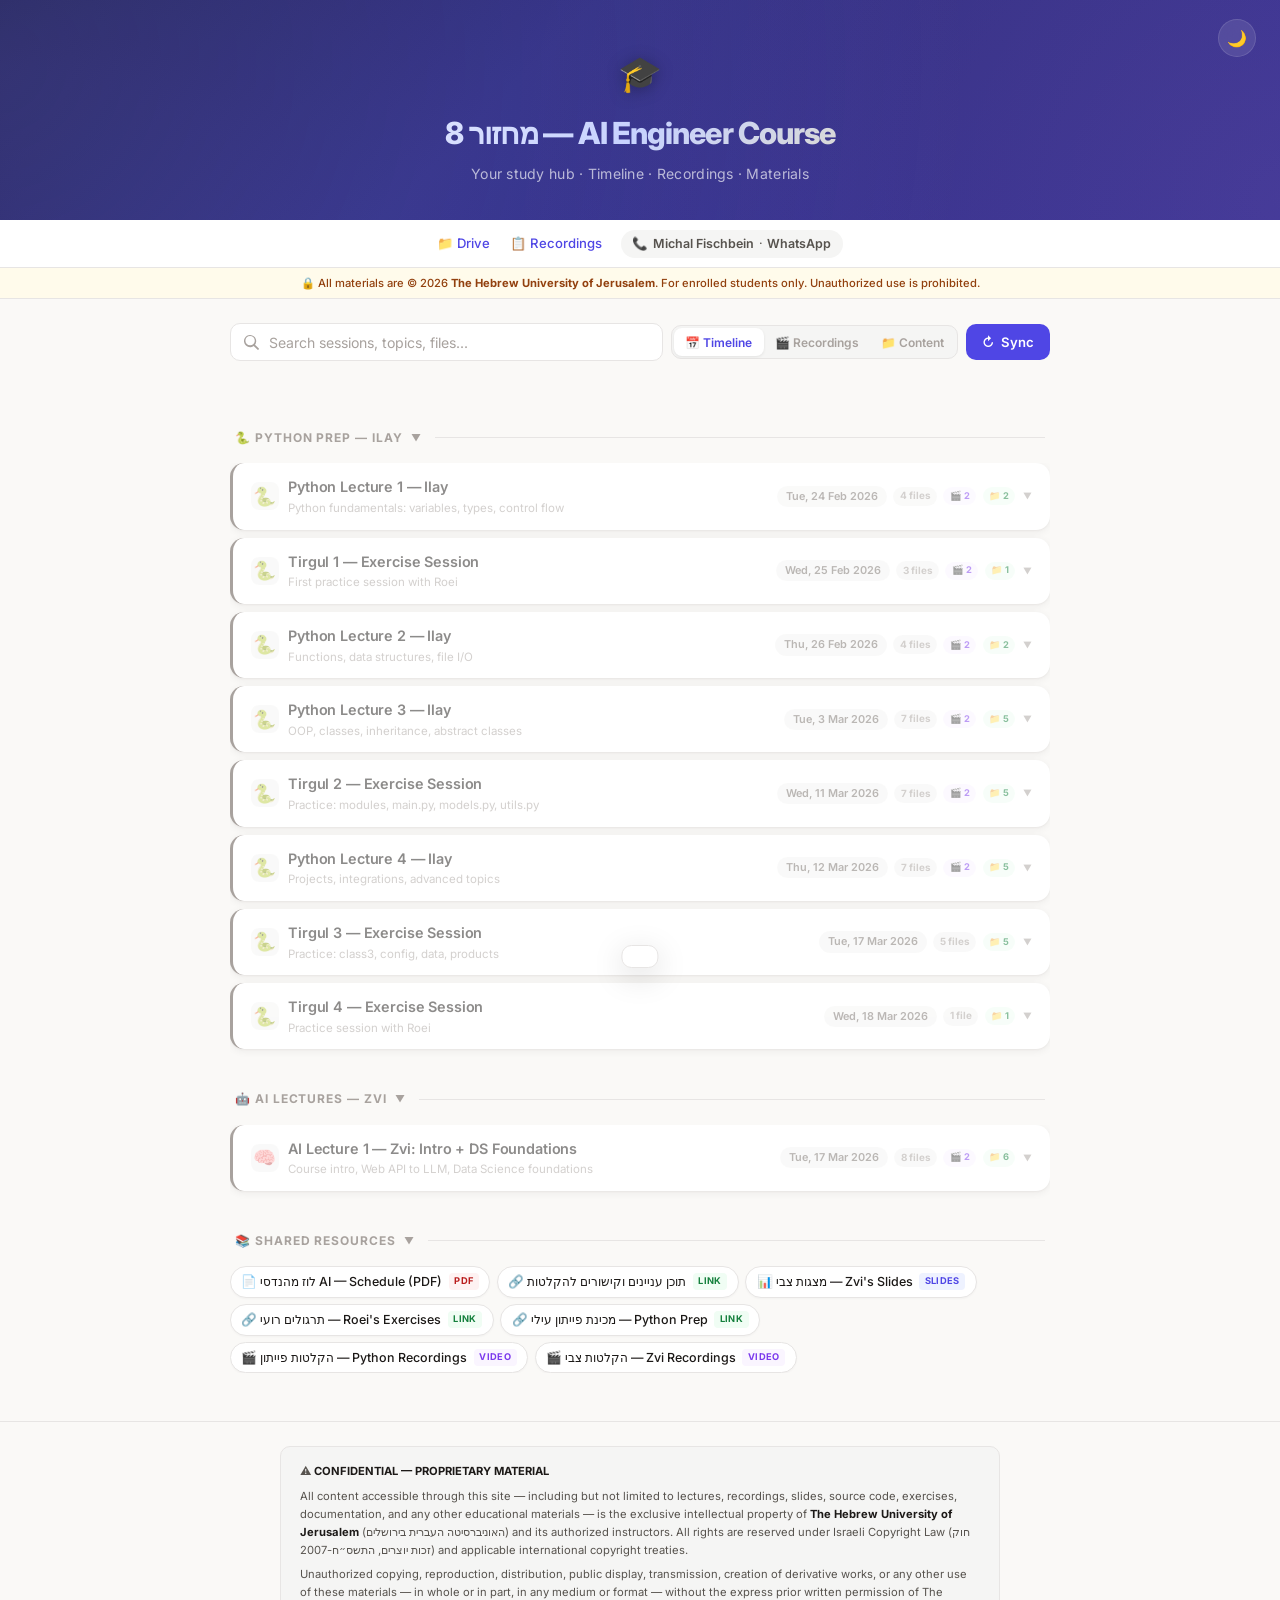
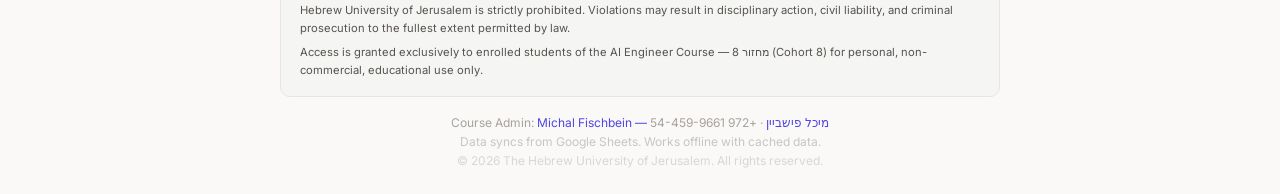
==== commit 4f7b36d4: "fix classification mechanism" ====
--- a/index.html
+++ b/index.html
@@ -20,6 +20,7 @@
     <meta name="author" content="The Hebrew University of Jerusalem">
     <meta name="copyright" content="© 2026 The Hebrew University of Jerusalem. All rights reserved.">
     <meta name="robots" content="noindex, nofollow">
+    <link rel="icon" href="data:image/svg+xml,<svg xmlns='http://www.w3.org/2000/svg' viewBox='0 0 100 100'><text y='.9em' font-size='90'>🎓</text></svg>">
     <link rel="preconnect" href="https://fonts.googleapis.com">
     <link href="https://fonts.googleapis.com/css2?family=Inter:wght@400;500;600;700;800&display=swap" rel="stylesheet">
     <link rel="stylesheet" href="css/style.css">
@@ -29,7 +30,7 @@
         <div class="header-content">
             <span class="header-emoji">🎓</span>
             <h1>מחזור 8 — AI Engineer Course</h1>
-            <p>Your study hub · Lectures · Recordings · Materials</p>
+            <p>Your study hub · Timeline · Recordings · Materials</p>
         </div>
         <div class="header-actions">
             <button class="header-btn" id="themeToggle" aria-label="Toggle dark mode" title="Toggle dark mode">🌙</button>
@@ -50,7 +51,12 @@
 
     <div class="container">
         <div class="toolbar">
-            <input type="text" class="search-bar" placeholder="Search lectures, topics, files..." id="searchInput" aria-label="Search">
+            <input type="text" class="search-bar" placeholder="Search sessions, topics, files..." id="searchInput" aria-label="Search">
+            <div class="view-toggle" role="tablist" aria-label="View mode">
+                <button class="view-btn active" data-view="timeline" role="tab" aria-selected="true">📅 Timeline</button>
+                <button class="view-btn" data-view="recordings" role="tab" aria-selected="false">🎬 Recordings</button>
+                <button class="view-btn" data-view="content" role="tab" aria-selected="false">📁 Content</button>
+            </div>
             <button class="refresh-btn" id="refreshBtn" aria-label="Fetch new content from Drive and spreadsheet">
                 <span class="refresh-icon">&#x21bb;</span> Sync
             </button>
@@ -61,7 +67,7 @@
             <div class="last-updated" id="lastUpdated"></div>
         </div>
 
-        <div id="lectureList"><div class="loading"><span class="spinner">&#x21bb;</span> Loading...</div></div>
+        <div id="mainView"><div class="loading"><span class="spinner">&#x21bb;</span> Loading...</div></div>
     </div>
 
     <div class="footer">
@@ -96,7 +102,7 @@
 
     <div class="toast" id="toast"></div>
 
-    <!-- Disclaimer modal — intercepts all outbound link clicks -->
+    <!-- Disclaimer modal -->
     <div class="modal-overlay" id="disclaimerModal">
         <div class="modal">
             <div class="modal-icon">⚖️</div>
@@ -107,14 +113,12 @@
                     source code, exercises, and documentation — is the exclusive intellectual property of
                     <strong>The Hebrew University of Jerusalem</strong> (האוניברסיטה העברית בירושלים).
                 </p>
-                <p>
-                    By proceeding, you confirm and agree that:
-                </p>
+                <p>By proceeding, you confirm and agree that:</p>
                 <ul>
                     <li>You are an enrolled student of the AI Engineer Course — מחזור 8 (Cohort 8).</li>
                     <li>You will use these materials solely for personal, non-commercial, educational purposes.</li>
-                    <li>You will not copy, redistribute, reproduce, publicly display, transmit, or create derivative works from these materials — in whole or in part — without express prior written permission.</li>
-                    <li>You understand that violations may result in disciplinary action, civil liability, and criminal prosecution under Israeli Copyright Law (חוק זכות יוצרים, התשס״ח-2007) and applicable international treaties.</li>
+                    <li>You will not copy, redistribute, reproduce, publicly display, transmit, or create derivative works from these materials.</li>
+                    <li>You understand that violations may result in disciplinary action, civil liability, and criminal prosecution.</li>
                 </ul>
             </div>
             <div class="modal-actions">
--- a/css/style.css
+++ b/css/style.css
@@ -174,9 +174,10 @@
 .container { max-width: 860px; margin: 1.5rem auto 3rem; padding: 0 1.25rem; }
 
 /* ---- Toolbar ---- */
-.toolbar { display: flex; gap: 0.5rem; align-items: center; margin-bottom: 0.75rem; }
+.toolbar { display: flex; gap: 0.5rem; align-items: center; margin-bottom: 0.75rem; flex-wrap: wrap; }
 .search-bar {
     flex: 1;
+    min-width: 180px;
     padding: 0.6rem 1rem 0.6rem 2.4rem;
     border: 1.5px solid var(--border);
     border-radius: var(--radius-sm);
@@ -189,6 +190,35 @@
 }
 .search-bar::placeholder { color: var(--text-muted); }
 .search-bar:focus { border-color: var(--accent); box-shadow: 0 0 0 3px rgba(79,70,229,0.1); }
+
+/* ---- View toggle ---- */
+.view-toggle {
+    display: flex;
+    gap: 0;
+    background: var(--gray-bg);
+    border-radius: var(--radius-sm);
+    padding: 2px;
+    border: 1px solid var(--border);
+}
+.view-btn {
+    padding: 0.4rem 0.7rem;
+    border: none;
+    background: transparent;
+    color: var(--text-muted);
+    font-size: 0.75rem;
+    font-family: inherit;
+    font-weight: 600;
+    cursor: pointer;
+    border-radius: 8px;
+    transition: all var(--transition);
+    white-space: nowrap;
+}
+.view-btn:hover { color: var(--text); }
+.view-btn.active {
+    background: var(--bg-card);
+    color: var(--accent);
+    box-shadow: 0 1px 3px rgba(0,0,0,0.08);
+}
 
 .refresh-btn {
     padding: 0.6rem 1rem;
@@ -381,6 +411,7 @@
 .files-list li {
     padding: 0.25rem 0;
     display: flex; align-items: center; gap: 0.3rem;
+    position: relative;
 }
 .files-list li + li { border-top: 1px solid var(--border); }
 .files-list a {
@@ -393,6 +424,98 @@
 }
 .files-list a:hover { color: var(--accent-hover); }
 
+/* Upload date hint — always visible for debugging */
+.upload-date-hint {
+    font-size: 0.58rem;
+    color: var(--text-muted);
+    background: var(--gray-bg);
+    padding: 0.05rem 0.35rem;
+    border-radius: 4px;
+    margin-left: auto;
+    white-space: nowrap;
+    flex-shrink: 0;
+    border: 1px dashed var(--border);
+}
+.upload-date-hint.approx {
+    color: var(--amber);
+    border-color: var(--amber);
+    background: var(--amber-bg);
+}
+
+/* Approximate match indicator */
+.approx-mark {
+    color: var(--amber);
+    font-weight: 800;
+    font-size: 0.9rem;
+    line-height: 1;
+    margin-left: auto;
+    flex-shrink: 0;
+    cursor: help;
+}
+
+/* ---- Unmatched card ---- */
+.lecture-card.unmatched {
+    border-left-color: var(--red);
+    background: color-mix(in srgb, var(--bg-card) 95%, var(--red));
+}
+.lecture-card.unmatched .card-toggle { opacity: 0.85; }
+.type-unmatched {
+    background: #fef2f2;
+    color: #b91c1c;
+    font-weight: 700;
+}
+[data-theme="dark"] .type-unmatched {
+    background: #450a0a;
+    color: #fca5a5;
+}
+.unmatched-notice {
+    font-size: 0.72rem;
+    color: var(--amber);
+    background: var(--amber-bg);
+    padding: 0.35rem 0.6rem;
+    border-radius: 6px;
+    margin-bottom: 0.5rem;
+    line-height: 1.5;
+}
+
+/* Unmatched debug table */
+.um-table-wrap { overflow-x: auto; }
+.um-table {
+    width: 100%;
+    border-collapse: collapse;
+    font-size: 0.72rem;
+    line-height: 1.4;
+}
+.um-table th {
+    text-align: left;
+    font-weight: 700;
+    color: var(--text-muted);
+    text-transform: uppercase;
+    letter-spacing: 0.03em;
+    font-size: 0.62rem;
+    padding: 0.3rem 0.4rem;
+    border-bottom: 2px solid var(--border);
+    white-space: nowrap;
+}
+.um-table td {
+    padding: 0.3rem 0.4rem;
+    border-bottom: 1px solid var(--border);
+    vertical-align: top;
+}
+.um-table td:first-child { min-width: 160px; }
+.um-table td:first-child a {
+    color: var(--accent);
+    text-decoration: none;
+    font-weight: 500;
+}
+.um-table td:first-child a:hover { color: var(--accent-hover); }
+.um-date {
+    font-family: 'SF Mono', 'Menlo', monospace;
+    font-size: 0.65rem;
+    color: var(--text-secondary);
+    white-space: nowrap;
+}
+
 /* ---- Badges ---- */
 .badge {
     display: inline-block;
@@ -421,6 +544,82 @@
 
 .placeholder-link { color: var(--text-muted) !important; cursor: default; font-style: italic; }
 .placeholder-link:hover { opacity: 1 !important; }
+
+/* ---- Type pills (recording / content indicators) ---- */
+.type-pill {
+    display: inline-flex;
+    align-items: center;
+    gap: 0.15rem;
+    font-size: 0.58rem;
+    font-weight: 700;
+    padding: 0.1rem 0.4rem;
+    border-radius: 10px;
+    white-space: nowrap;
+}
+.type-recording { background: #faf5ff; color: #7c3aed; }
+.type-content { background: #f0fdf4; color: #15803d; }
+[data-theme="dark"] .type-recording { background: #2e1065; color: #c4b5fd; }
+[data-theme="dark"] .type-content { background: #052e16; color: #86efac; }
+
+/* ---- File groups inside cards ---- */
+.file-group { margin-top: 0.5rem; }
+.file-group + .file-group { margin-top: 0.75rem; }
+.file-group-label {
+    font-size: 0.72rem;
+    font-weight: 700;
+    color: var(--text-muted);
+    text-transform: uppercase;
+    letter-spacing: 0.04em;
+    margin-bottom: 0.25rem;
+    display: flex;
+    align-items: center;
+    gap: 0.3rem;
+}
+.file-group-count {
+    font-size: 0.6rem;
+    background: var(--gray-bg);
+    color: var(--text-muted);
+    padding: 0.05rem 0.3rem;
+    border-radius: 8px;
+}
+.no-files-msg {
+    font-size: 0.78rem;
+    color: var(--text-muted);
+    font-style: italic;
+    padding: 0.3rem 0;
+}
+
+/* ---- View description ---- */
+.view-description {
+    font-size: 0.82rem;
+    color: var(--text-secondary);
+    text-align: center;
+    padding: 0.5rem 0 1rem;
+    border-bottom: 1px solid var(--border);
+    margin-bottom: 0.75rem;
+}
+
+/* ---- Folder groups inside cards ---- */
+.folder-group {
+    margin-top: 0.4rem;
+    border: 1px solid var(--border);
+    border-radius: var(--radius-sm);
+    overflow: hidden;
+}
+.folder-group + .folder-group { margin-top: 0.35rem; }
+.folder-group-header {
+    font-size: 0.72rem;
+    font-weight: 700;
+    color: var(--text-secondary);
+    background: var(--gray-bg);
+    padding: 0.3rem 0.6rem;
+    border-bottom: 1px solid var(--border);
+    letter-spacing: 0.02em;
+}
+.folder-files {
+    padding: 0.15rem 0.5rem;
+}
+.folder-files li:first-child { border-top: none; }
 
 /* ---- Shared chips ---- */
 .shared-grid { display: flex; flex-wrap: wrap; gap: 0.4rem; }
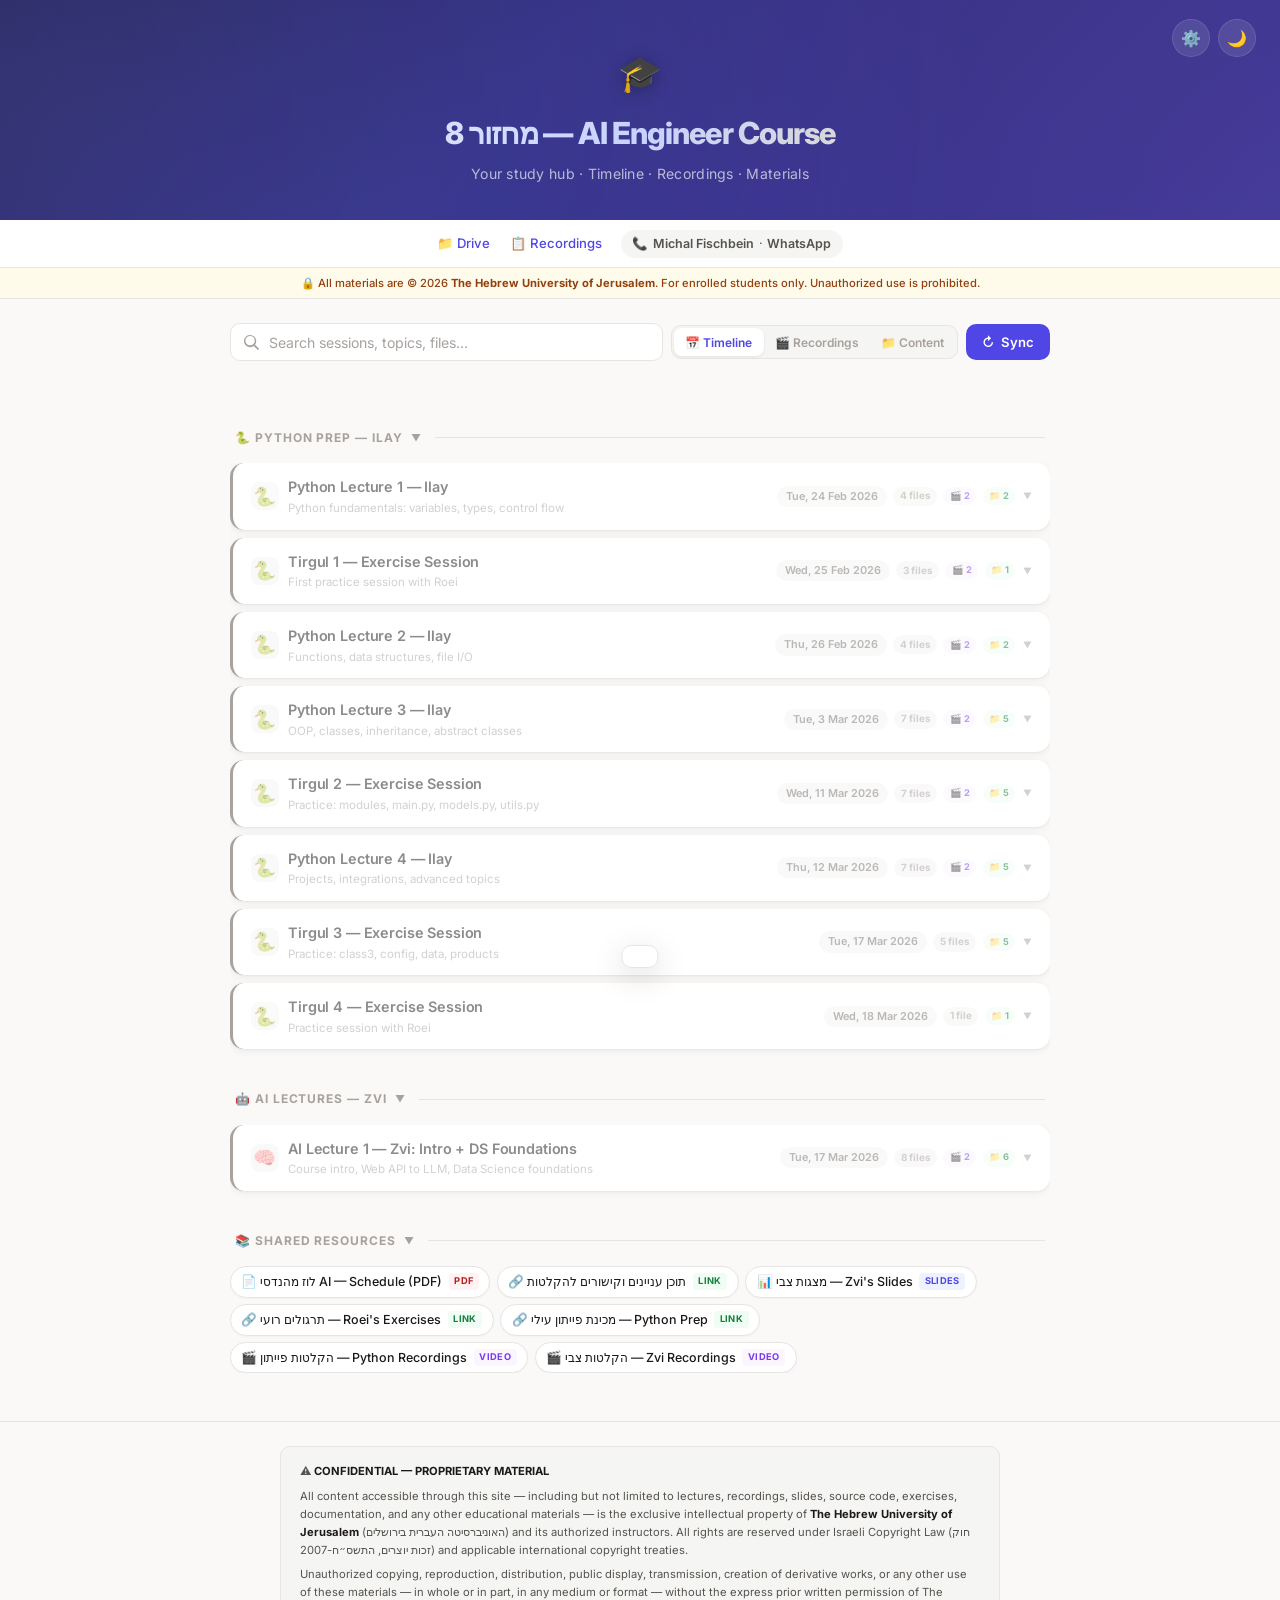
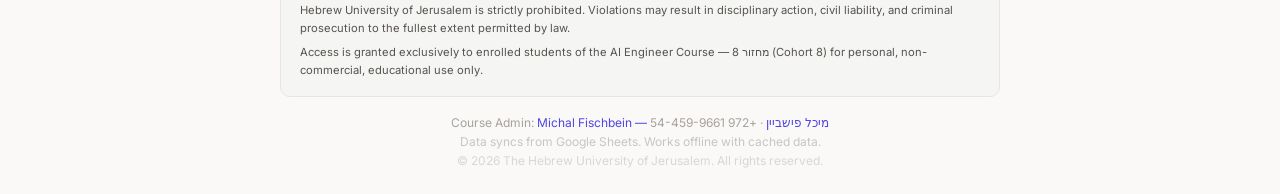
==== commit 028b657d: "api feature" ====
--- a/index.html
+++ b/index.html
@@ -33,6 +33,7 @@
             <p>Your study hub · Timeline · Recordings · Materials</p>
         </div>
         <div class="header-actions">
+            <button class="header-btn" id="settingsToggle" aria-label="Settings" title="Settings">⚙️</button>
             <button class="header-btn" id="themeToggle" aria-label="Toggle dark mode" title="Toggle dark mode">🌙</button>
         </div>
     </div>
@@ -102,6 +103,31 @@
 
     <div class="toast" id="toast"></div>
 
+    <!-- Settings modal -->
+    <div class="modal-overlay" id="settingsModal">
+        <div class="modal">
+            <div class="modal-icon">⚙️</div>
+            <h2 class="modal-title">Settings</h2>
+            <div class="modal-body">
+                <p>To enable file date detection during sync, paste a Google Drive API key below. It's stored only in this browser — never sent anywhere except Google's API.</p>
+                <p style="font-size:0.7rem;color:var(--text-muted)">
+                    Get a free key: <a href="https://console.cloud.google.com/apis/credentials" target="_blank" rel="noopener">Google Cloud Console</a>
+                    → Create project → Enable "Google Drive API" → Create credentials → API key
+                </p>
+                <label for="driveKeyInput" style="font-size:0.75rem;font-weight:600;display:block;margin-top:0.6rem">Drive API Key</label>
+                <div style="display:flex;gap:0.4rem;margin-top:0.3rem">
+                    <input type="text" id="driveKeyInput" placeholder="AIzaSy..." style="flex:1;padding:0.45rem 0.6rem;font-family:monospace;font-size:0.78rem;border:1.5px solid var(--border);border-radius:8px;background:var(--bg);color:var(--text)">
+                    <button class="modal-btn modal-btn-accept" id="saveKeyBtn">Save</button>
+                </div>
+                <div id="keyStatus" style="font-size:0.7rem;margin-top:0.3rem;min-height:1.2em"></div>
+            </div>
+            <div class="modal-actions">
+                <button class="modal-btn modal-btn-cancel" id="clearKeyBtn">Clear Key</button>
+                <button class="modal-btn modal-btn-cancel" id="closeSettingsBtn">Close</button>
+            </div>
+        </div>
+    </div>
+
     <!-- Disclaimer modal -->
     <div class="modal-overlay" id="disclaimerModal">
         <div class="modal">
